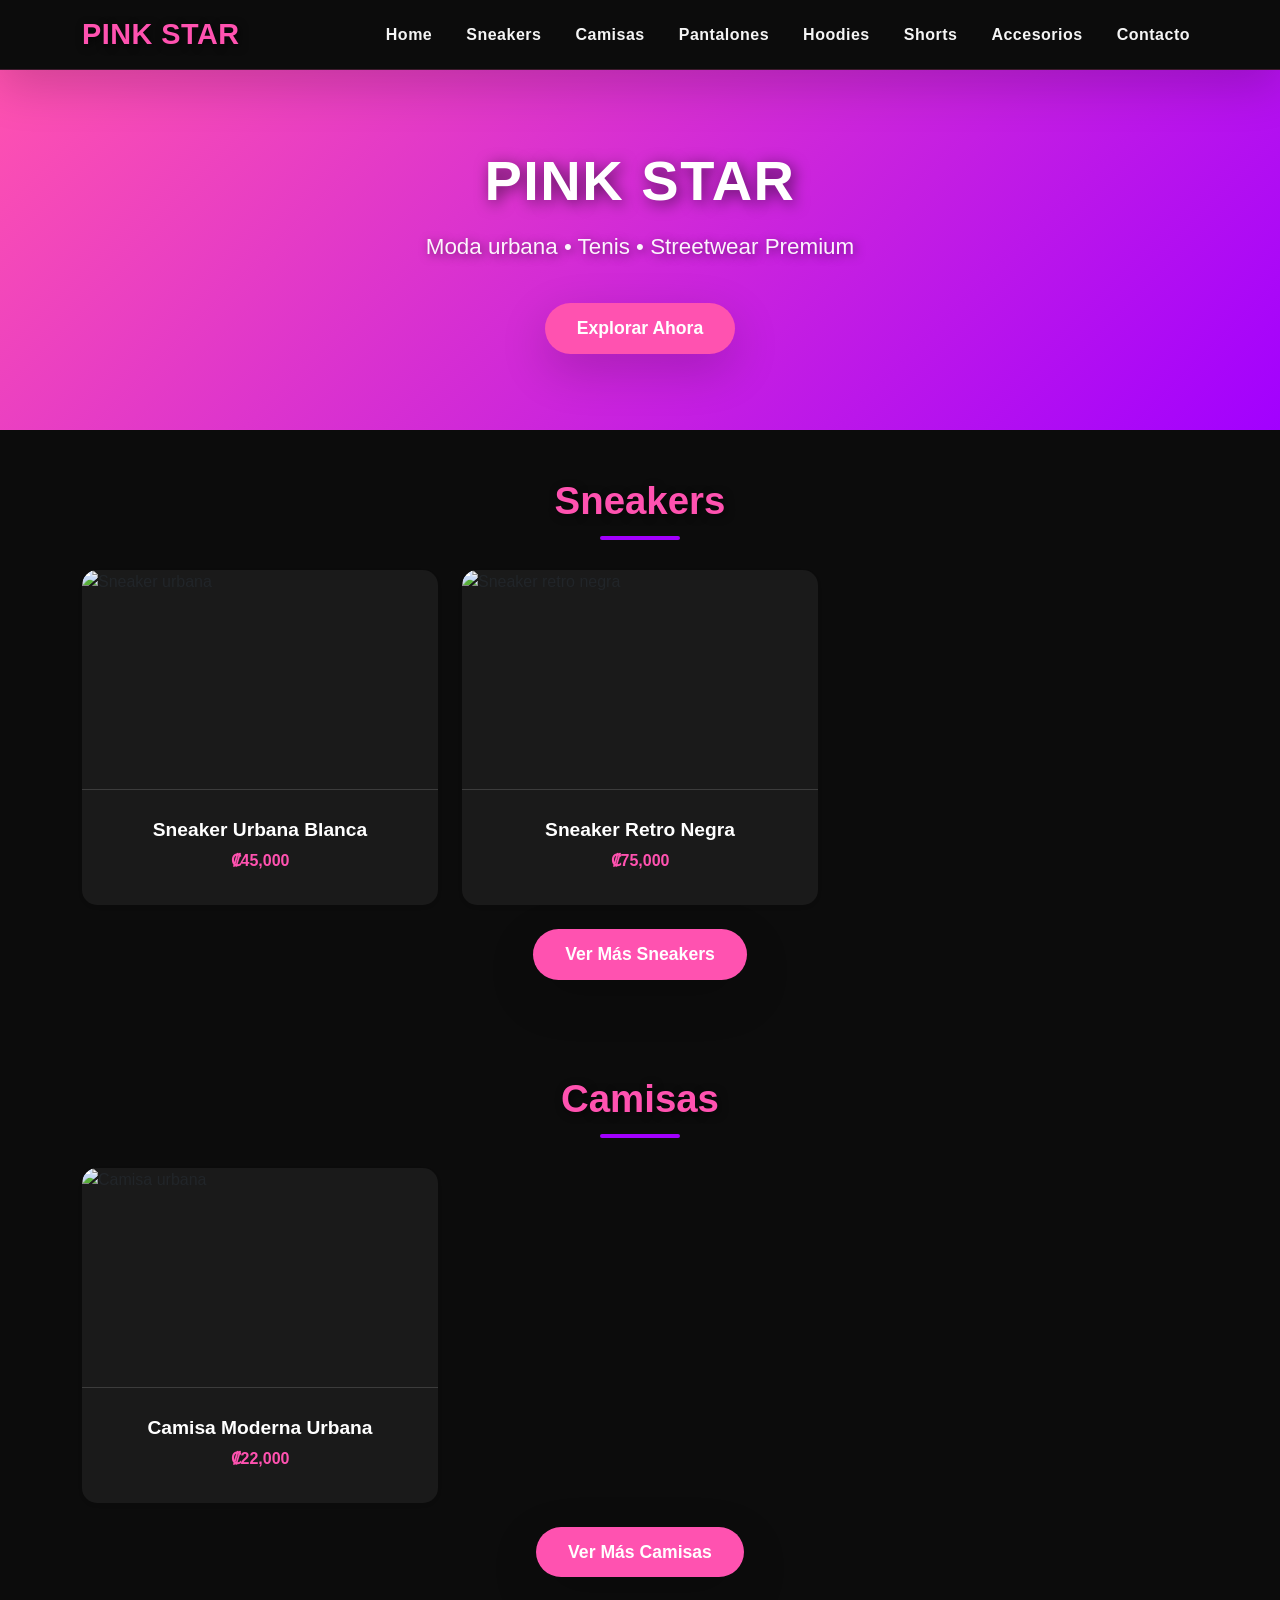
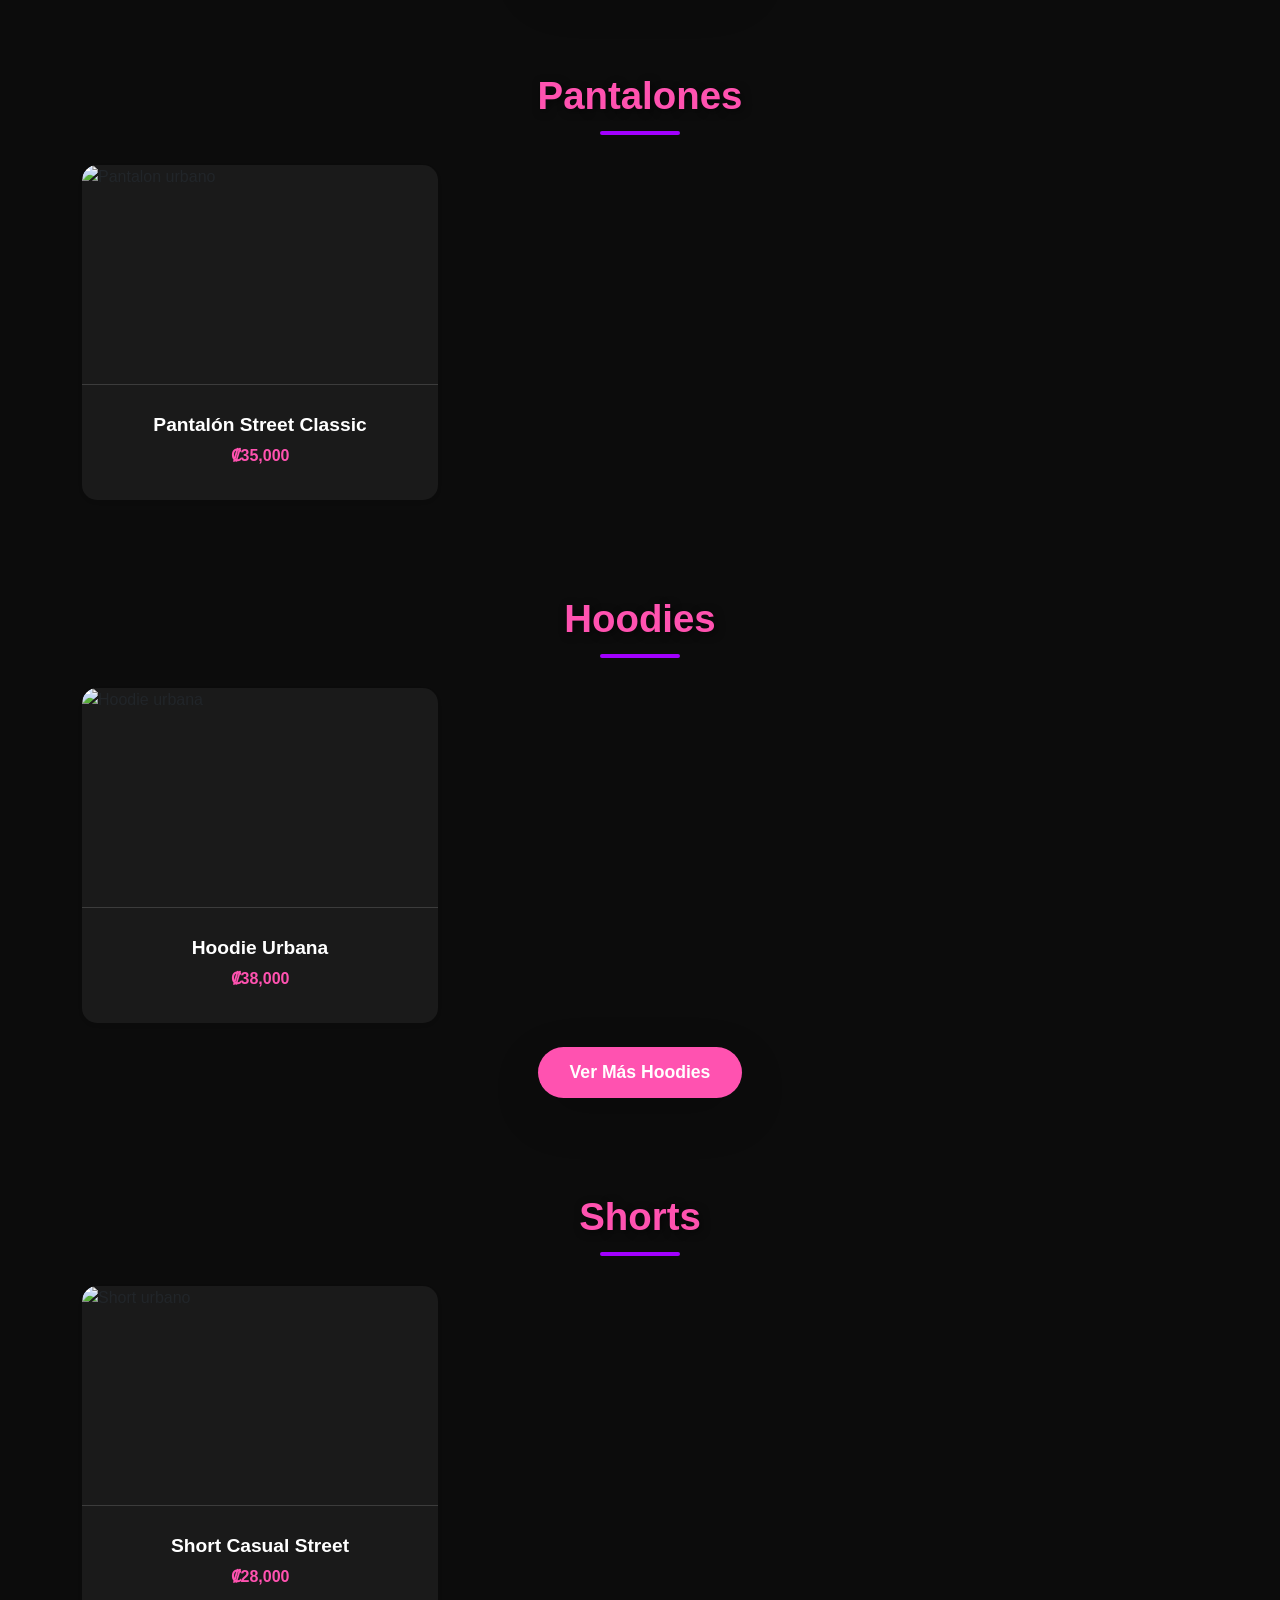
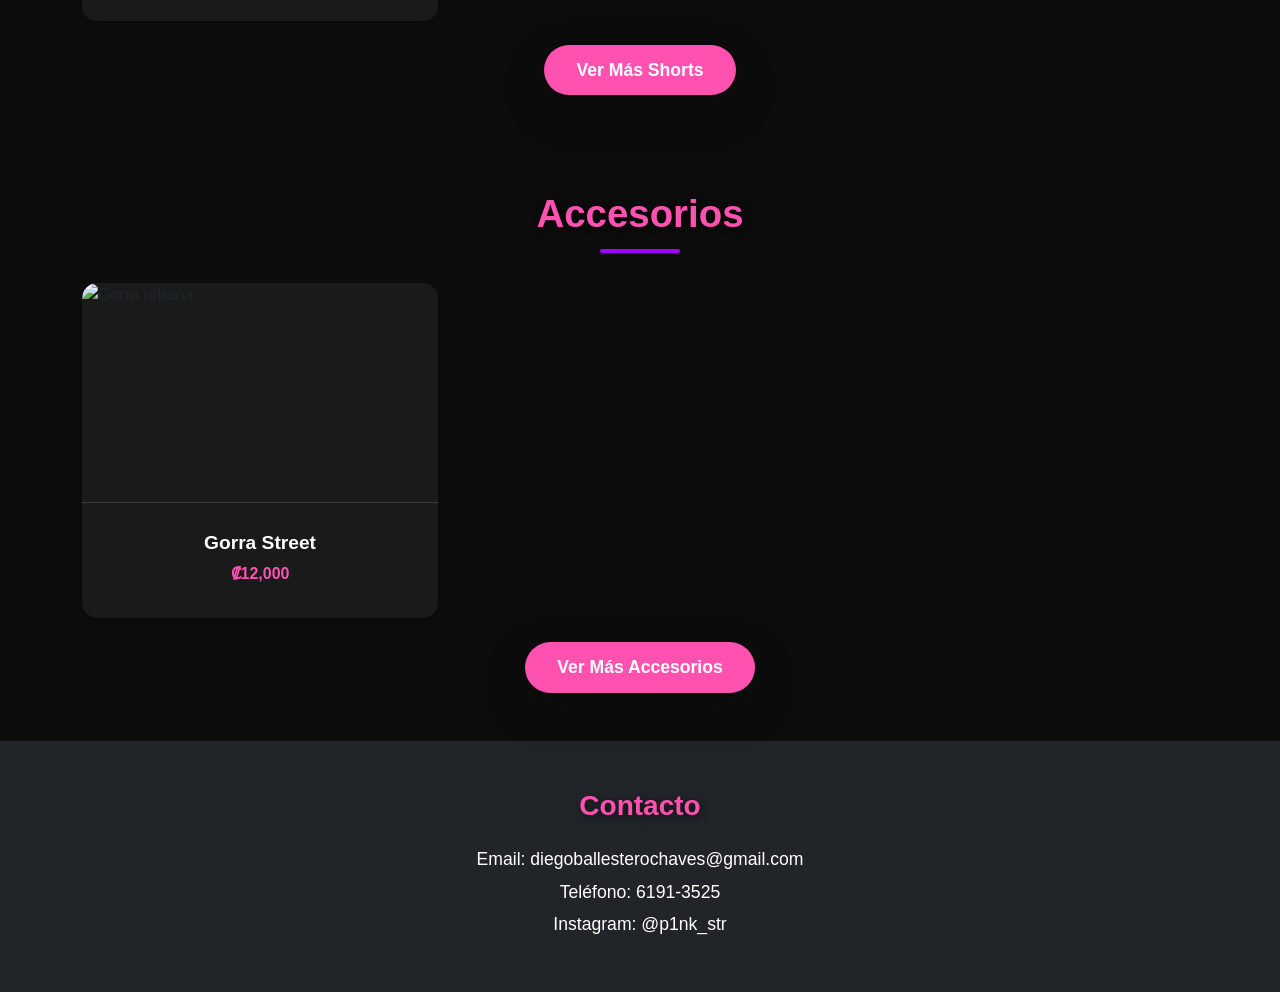
==== index.html @ b0411389 "primer commit" ====
<!DOCTYPE html>
<html lang="es">
<head>
<meta charset="UTF-8">
<meta name="viewport" content="width=device-width, initial-scale=1">
<title>PINK STAR</title>

<!-- Bootstrap -->
<link href="https://cdn.jsdelivr.net/npm/bootstrap@5.3.2/dist/css/bootstrap.min.css" rel="stylesheet">

<link rel="stylesheet" href="css/style.css">
</head>

<body>

<!-- NAVBAR -->
<nav class="navbar navbar-expand-lg navbar-dark bg-dark sticky-top shadow-lg">
  <div class="container">
    <a class="navbar-brand logo" href="#">PINK STAR</a>
    <button class="navbar-toggler" data-bs-toggle="collapse" data-bs-target="#menu">
      <span class="navbar-toggler-icon"></span>
    </button>

    <div class="collapse navbar-collapse" id="menu">
      <ul class="navbar-nav ms-auto">
        <li class="nav-item"><a class="nav-link" href="index.html">Home</a></li>
        <li class="nav-item"><a class="nav-link" href="sneakers.html">Sneakers</a></li>
        <li class="nav-item"><a class="nav-link" href="camisas.html">Camisas</a></li>
        <li class="nav-item"><a class="nav-link" href="pantalones.html">Pantalones</a></li>
        <li class="nav-item"><a class="nav-link" href="hoddies.html">Hoodies</a></li>
        <li class="nav-item"><a class="nav-link" href="shorts.html">Shorts</a></li>
        <li class="nav-item"><a class="nav-link" href="accesorios.html">Accesorios</a></li>
        <li class="nav-item"><a class="nav-link" href="#contacto">Contacto</a></li>
      </ul>
    </div>
  </div>
</nav>

<!-- HERO -->
<section id="home" class="hero d-flex align-items-center text-center">
  <div class="container">
    <h1 class="display-3 fw-bold text-shadow">PINK STAR</h1>
    <p class="lead mt-3 text-shadow">Moda urbana • Tenis • Streetwear Premium</p>
    <a href="#sneakers" class="btn btn-pink btn-lg mt-4 shadow-lg">Explorar Ahora</a>
  </div>
</section>

<!-- SNEAKERS -->
<!-- SNEAKERS -->
<section id="sneakers" class="container py-5">
  <h2 class="section-title">Sneakers</h2>
  <div class="row g-4">

    <div class="col-md-6 col-lg-4">
      <div class="card product-card shadow-sm">
        <img src="https://images.pexels.com/photos/2529148/pexels-photo-2529148.jpeg" class="card-img-top" alt="Sneaker urbana"> 
        <div class="card-body text-center">
          <h5 class="fw-bold">Sneaker Urbana Blanca</h5>
          <p class="text-pink fw-semibold">₡45,000</p>
        </div>
      </div>
    </div>

    <div class="col-md-6 col-lg-4">
      <div class="card product-card shadow-sm">
        <img src="https://images.pexels.com/photos/2529147/pexels-photo-2529147.jpeg" class="card-img-top" alt="Sneaker retro negra"> 
        <div class="card-body text-center">
          <h5 class="fw-bold">Sneaker Retro Negra</h5>
          <p class="text-pink fw-semibold">₡75,000</p>
        </div>
      </div>
    </div>

  </div>

  <!-- BOTON VER MÁS -->
  <div class="text-center mt-4">
    <a href="sneakers.html" class="btn btn-pink btn-lg shadow-lg">Ver Más Sneakers</a>
  </div>
</section>
<!-- CAMISAS -->
<section id="camisas" class="container py-5">
  <h2 class="section-title">Camisas</h2>
  <div class="row g-4">

    <div class="col-md-6 col-lg-4">
      <div class="card product-card shadow-sm">
        <img src="https://cocojamboocr.com/cdn/shop/files/Camisa_de_lino_triblend_manga_larga_color_azul_navy.jpg?v=1761323079&width=600" class="card-img-top" alt="Camisa urbana">
        <div class="card-body text-center">
          <h5 class="fw-bold">Camisa Moderna Urbana</h5>
          <p class="text-pink fw-semibold">₡22,000</p>
        </div>
      </div>
    </div>

  </div>

  <div class="text-center mt-4">
    <a href="camisas.html" class="btn btn-pink btn-lg shadow-lg">Ver Más Camisas</a>
  </div>
</section>

<!-- PANTALONES -->
<section id="pantalones" class="container py-5">
  <h2 class="section-title">Pantalones</h2>
  <div class="row g-4">

    <div class="col-md-6 col-lg-4">
      <div class="card product-card shadow-sm">
        <img src="https://m.media-amazon.com/images/I/61uDpdA9j7L._AC_SY445_.jpg" class="card-img-top" alt="Pantalon urbano">
        <div class="card-body text-center">
          <h5 class="fw-bold">Pantalón Street Classic</h5>
          <p class="text-pink fw-semibold">₡35,000</p>
        </div>
      </div>
    </div>

  </div>
</section>

<!-- HOODIES -->
<section id="hoodies" class="container py-5">
  <h2 class="section-title">Hoodies</h2>
  <div class="row g-4">

    <div class="col-md-6 col-lg-4">
      <div class="card product-card shadow-sm">
        <img src="https://m.media-amazon.com/images/I/61SFPjaBexL._AC_SX342_SY445_QL70_FMwebp_.jpg" class="card-img-top" alt="Hoodie urbana">
        <div class="card-body text-center">
          <h5 class="fw-bold">Hoodie Urbana</h5>
          <p class="text-pink fw-semibold">₡38,000</p>
        </div>
      </div>
    </div>

  </div>

   <div class="text-center mt-4">
    <a href="hoddies.html" class="btn btn-pink btn-lg shadow-lg">Ver Más Hoodies</a>
  </div>
</section>

<!-- SHORTS -->
<section id="shorts" class="container py-5">
  <h2 class="section-title">Shorts</h2>
  <div class="row g-4">

    <div class="col-md-6 col-lg-4">
      <div class="card product-card shadow-sm">
        <img src="https://m.media-amazon.com/images/I/712ctHQpWoL._AC_SX342_.jpg" class="card-img-top" alt="Short urbano">
        <div class="card-body text-center">
          <h5 class="fw-bold">Short Casual Street</h5>
          <p class="text-pink fw-semibold">₡28,000</p>
        </div>
      </div>
    </div>

  </div>
   <div class="text-center mt-4">
    <a href="shorts.html" class="btn btn-pink btn-lg shadow-lg">Ver Más Shorts</a>
  </div>
</section>

<!-- ACCESORIOS -->
<section id="accesorios" class="container py-5">
  <h2 class="section-title">Accesorios</h2>
  <div class="row g-4">

    <div class="col-md-6 col-lg-4">
      <div class="card product-card shadow-sm">
        <img src="https://m.media-amazon.com/images/I/71Z22tVs0DL._AC_SX569_.jpg" class="card-img-top" alt="Gorra urbana">
        <div class="card-body text-center">
          <h5 class="fw-bold">Gorra Street</h5>
          <p class="text-pink fw-semibold">₡12,000</p>
        </div>
      </div>
    </div>

  </div>
   <div class="text-center mt-4">
    <a href="accesorios.html" class="btn btn-pink btn-lg shadow-lg">Ver Más Accesorios</a>
  </div>
</section>

<!-- CONTACTO -->
<section id="contacto" class="bg-dark text-white py-5">
  <div class="container text-center">
    <h3 class="mb-4">Contacto</h3>
    <p>Email: diegoballesterochaves@gmail.com</p>
    <p>Teléfono: 6191‑3525</p>
    <p>Instagram: @p1nk_str</p>
  </div>
</section>

<script src="https://cdn.jsdelivr.net/npm/bootstrap@5.3.2/dist/js/bootstrap.bundle.min.js"></script>
</body>
</html>
---- css/style.css ----
/* ==================== BODY GENERAL ==================== */
body {
  font-family: 'Segoe UI', 'Helvetica Neue', sans-serif;
  background: #0c0c0c; /* fondo oscuro */
  color: #f5f5f5; /* texto claro */
  scroll-behavior: smooth;
  margin: 0;
  padding: 0;
}

/* ==================== HERO ==================== */
.hero {
  min-height: 40vh;
  background: linear-gradient(135deg, #ff52b0, #a200ff);
  display: flex;
  justify-content: center;
  align-items: center;
  text-align: center;
  color: #fff;
  padding: 40px 20px;
}

.hero h1 {
  font-size: 3.5rem;
  font-weight: 900;
  letter-spacing: 1.5px;
  text-shadow: 3px 3px 15px rgba(0,0,0,0.6);
}

.hero p {
  font-size: 1.4rem;
  margin-top: 15px;
  opacity: 0.95;
  text-shadow: 2px 2px 10px rgba(0,0,0,0.5);
}

/* ==================== SECTION TITLES ==================== */
.section-title {
  font-size: 2.4rem;
  font-weight: 800;
  color: #ff52b0;
  margin-bottom: 30px;
  text-align: center;
  text-shadow: 2px 2px 8px rgba(0,0,0,0.6);
}

.section-title::after {
  content: '';
  display: block;
  width: 80px;
  height: 4px;
  background: #a200ff;
  margin: 12px auto 0;
  border-radius: 2px;
}

/* ==================== PRODUCT CARDS ==================== */
.product-card {
  background: #1a1a1a;
  border-radius: 15px;
  overflow: hidden;
  border: none;
  transition: transform 0.35s, box-shadow 0.35s;
}

.product-card img {
  border-bottom: 1px solid rgba(255,255,255,0.15);
  transition: transform 0.35s;
  height: 220px;
  object-fit: cover;
  width: 100%;
  border-radius: 15px 15px 0 0;
}

.product-card:hover {
  transform: translateY(-10px);
  box-shadow: 0 12px 28px rgba(255, 82, 176, 0.6);
}

.product-card:hover img {
  transform: scale(1.08);
}

.product-card h5 {
  margin-top: 12px;
  font-weight: 800;
  font-size: 1.2rem;
  color: #fff;
}

.product-card p {
  font-size: 1rem;
  color: #ff52b0;
  font-weight: 600;
}

/* ==================== BOTONES ==================== */
.btn-pink {
  background-color: #ff52b0;
  border-radius: 50px;
  padding: 0.75rem 2rem;
  color: #fff;
  font-weight: 700;
  font-size: 1.1rem;
  transition: all 0.3s ease;
  border: none;
}

.btn-pink:hover {
  background-color: #e03e8c;
  transform: translateY(-4px) scale(1.05);
  box-shadow: 0 10px 22px rgba(255,82,176,0.5);
}

.btn-ver {
  background-color: #ff52b0;
  color: white;
  border: none;
  transition: 0.3s;
}

.btn-ver:hover {
  background-color: #e03e8c;
  transform: scale(1.05);
}

/* ==================== FILTROS ==================== */
.filtro {
  background: transparent;
  border: 1px solid #ff52b0;
  color: #fff;
  font-weight: 600;
  padding: 6px 14px;
  border-radius: 25px;
  transition: all 0.3s;
}

.filtro.activo {
  background: #ff52b0;
  color: #fff;
}

/* ==================== INPUT BUSCADOR ==================== */
input.search-input {
  background: #1f1f1f !important;
  color: #fff !important;
  border: 1px solid #ff52b0 !important;
  border-radius: 10px;
  padding: 8px 15px;
  font-size: 1rem;
}

/* ==================== MODAL PRODUCTO ==================== */
.modal-content {
  background: #1a1a1a;
  color: #fff;
  border-radius: 20px;
}

.modal-body img {
  border-radius: 15px;
  margin-bottom: 15px;
}

/* ==================== COLORES ==================== */
.color-option {
  width: 35px;
  height: 35px;
  border-radius: 50%;
  border: 2px solid transparent;
  cursor: pointer;
  transition: 0.3s;
}

.color-option.active {
  border: 2px solid #ff52b0;
  transform: scale(1.1);
}

/* ==================== TALLAS ==================== */
.talla-option {
  border: 1px solid #555;
  background: transparent;
  color: white;
  padding: 7px 12px;
  border-radius: 12px;
  cursor: pointer;
  font-weight: 600;
  transition: 0.3s;
}

.talla-option:hover {
  background: #ff52b0;
  border-color: #ff52b0;
}

.talla-option.active {
  background: #ff52b0;
  border-color: #ff52b0;
}

/* ==================== NAVBAR ==================== */
.navbar {
  font-weight: 600;
  letter-spacing: 0.5px;
  background-color: #0c0c0c !important;
  border-bottom: 1px solid rgba(255,82,176,0.2);
}

.navbar-nav .nav-link {
  color: #f5f5f5;
  margin-left: 18px;
  transition: color 0.3s, transform 0.3s;
}

.navbar-nav .nav-link:hover {
  color: #ff52b0 !important;
  transform: scale(1.1);
}

.logo {
  font-weight: 900;
  font-size: 1.8rem;
  color: #ff52b0 !important;
  text-shadow: 2px 2px 8px rgba(0,0,0,0.7);
}

/* ==================== CONTACTO ==================== */
#contacto {
  background-color: #1f1f1f;
  padding: 60px 20px;
  text-align: center;
}

#contacto h3 {
  color: #ff52b0;
  font-weight: 900;
  margin-bottom: 25px;
  text-shadow: 2px 2px 8px rgba(0,0,0,0.6);
}

#contacto p {
  margin: 6px 0;
  font-size: 1.1rem;
}

/* ==================== RESPONSIVE ==================== */
@media (max-width: 768px) {
  .hero h1 {
    font-size: 2.5rem;
  }
  .hero p {
    font-size: 1.2rem;
  }
  .section-title {
    font-size: 2rem;
  }
  .product-card h5 {
    font-size: 1rem;
  }
  .product-card p {
    font-size: 0.95rem;
  }
}
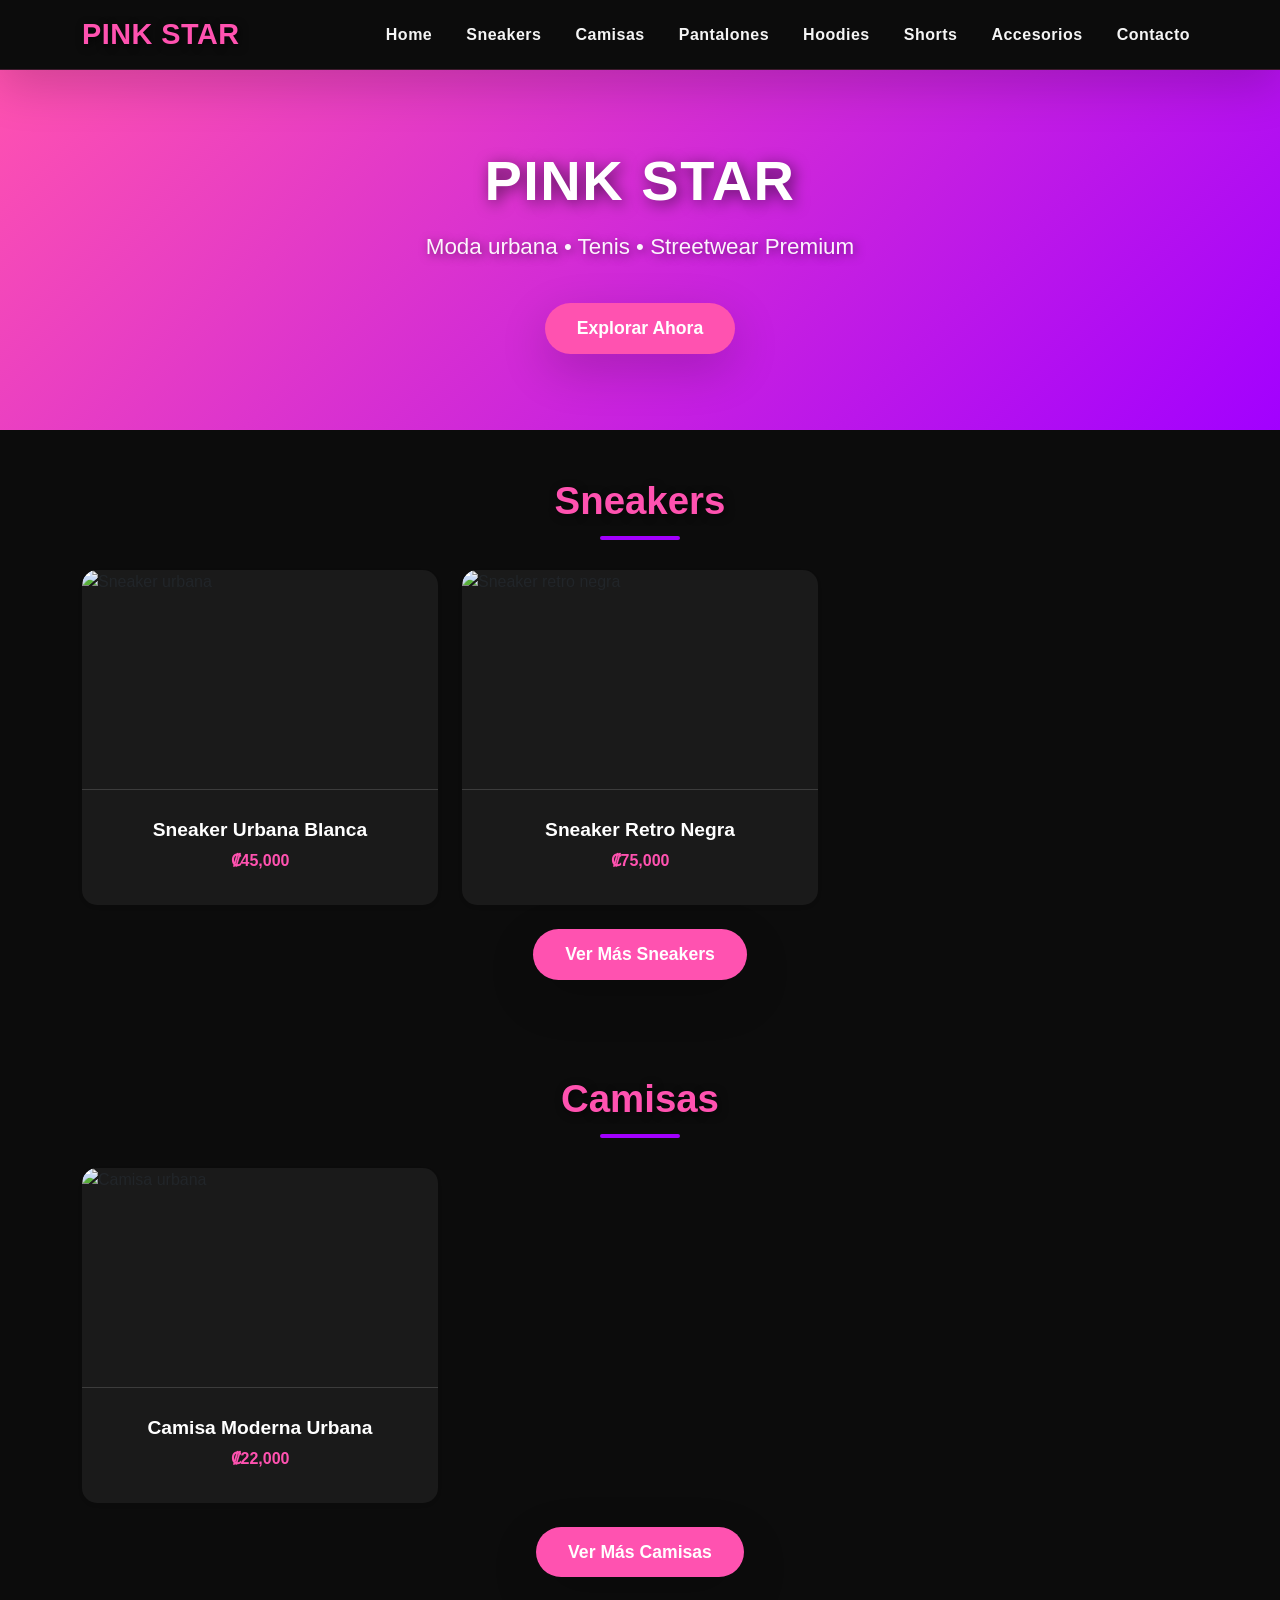
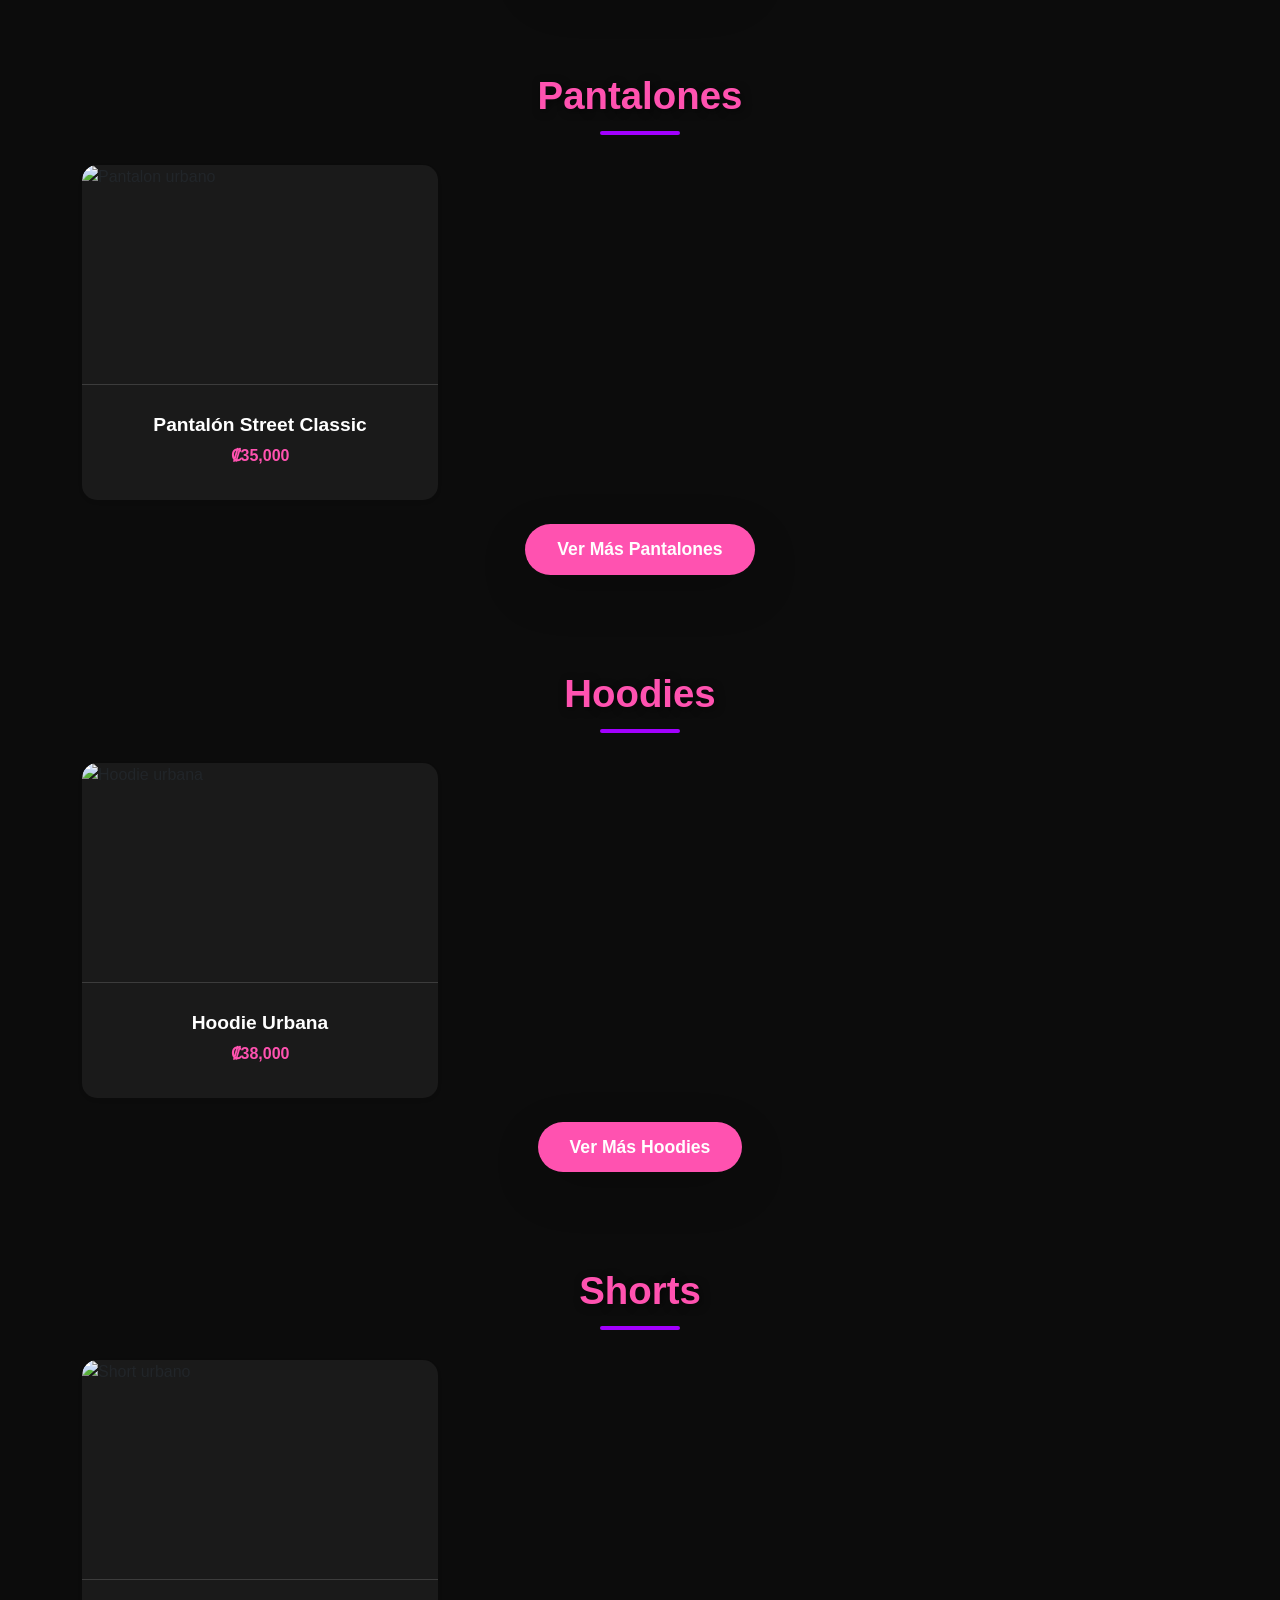
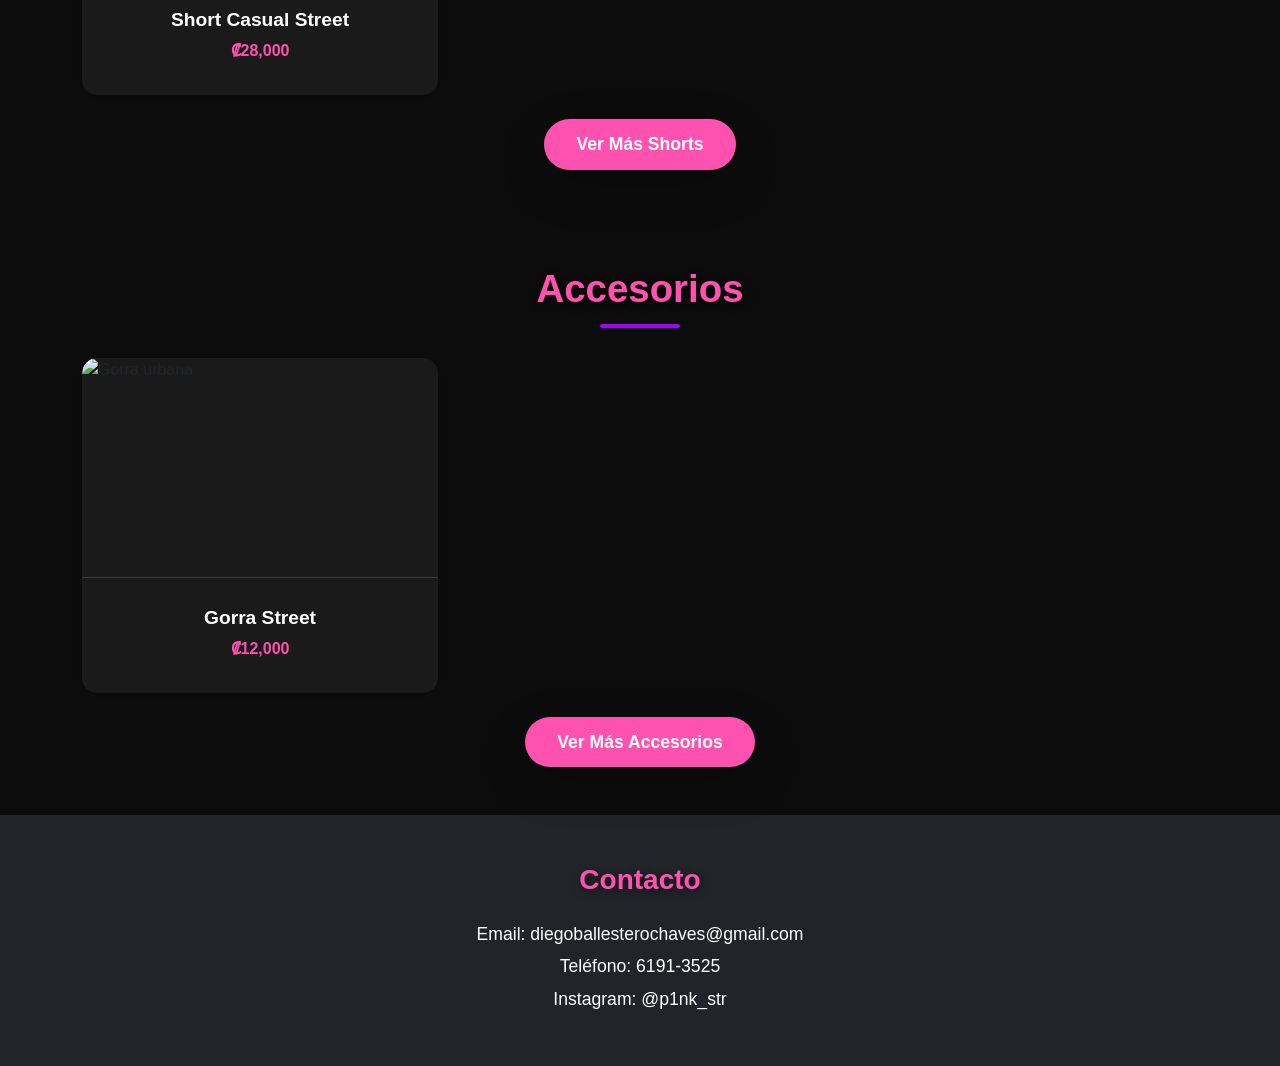
==== commit 66bf0d3f: "botones" ====
--- a/index.html
+++ b/index.html
@@ -116,6 +116,9 @@
     </div>
 
   </div>
+   <div class="text-center mt-4">
+    <a href="pantalones.html" class="btn btn-pink btn-lg shadow-lg">Ver Más Pantalones</a>
+  </div>
 </section>
 
 <!-- HOODIES -->
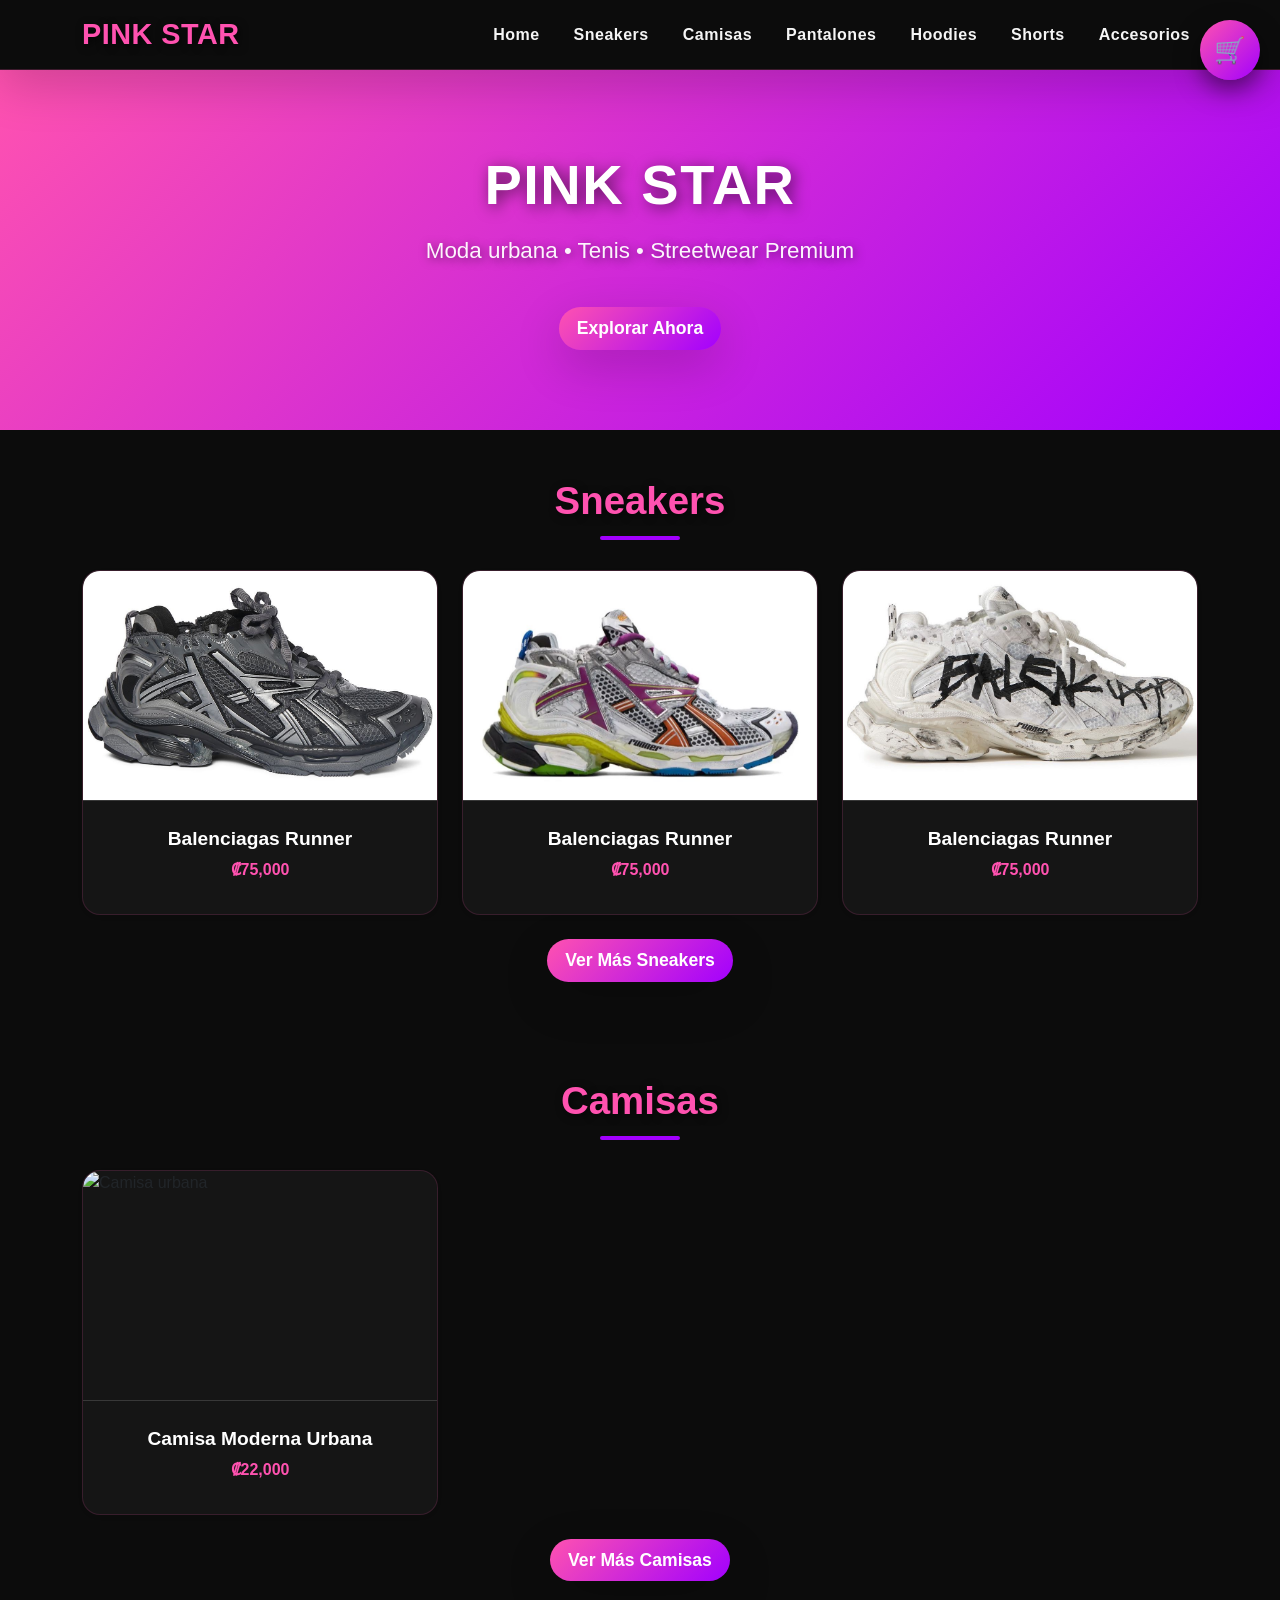
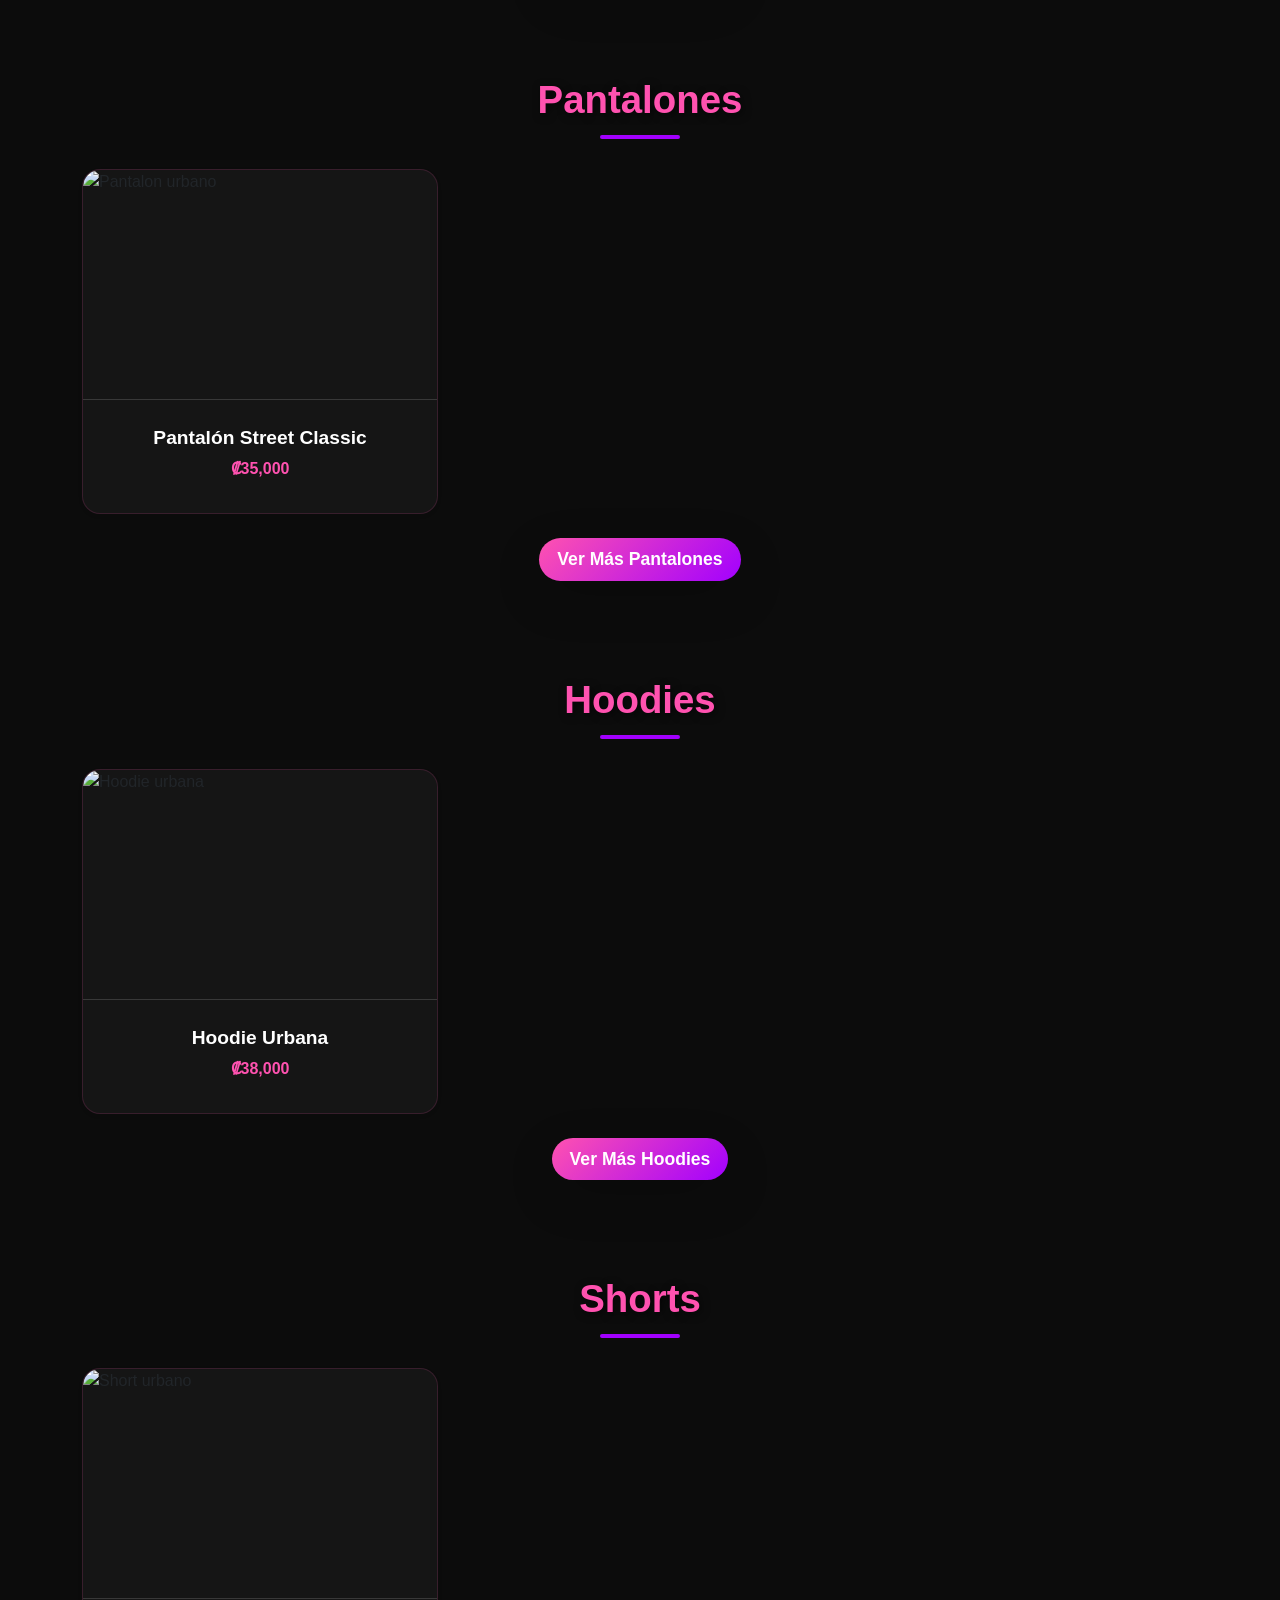
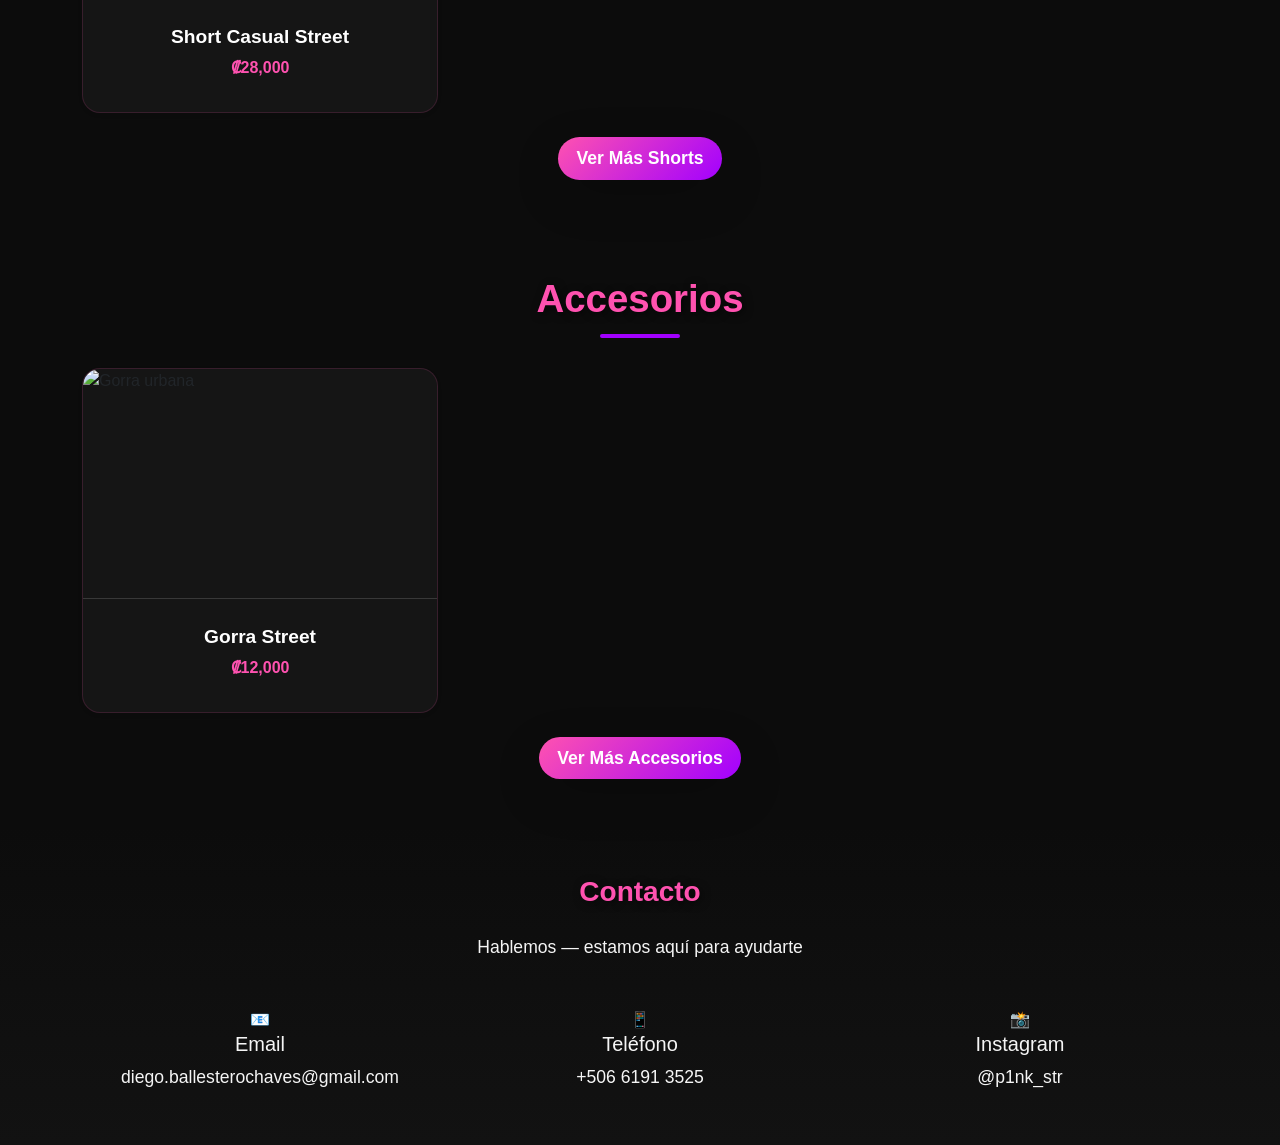
==== commit c647cd28: "fix accesorios" ====
--- a/index.html
+++ b/index.html
@@ -7,8 +7,9 @@
 
 <!-- Bootstrap -->
 <link href="https://cdn.jsdelivr.net/npm/bootstrap@5.3.2/dist/css/bootstrap.min.css" rel="stylesheet">
-
+<link rel="stylesheet" href="css/carrito.css">
 <link rel="stylesheet" href="css/style.css">
+<link rel="stylesheet" href="css/sneakers.css">
 </head>
 
 <body>
@@ -16,13 +17,17 @@
 <!-- NAVBAR -->
 <nav class="navbar navbar-expand-lg navbar-dark bg-dark sticky-top shadow-lg">
   <div class="container">
+
     <a class="navbar-brand logo" href="#">PINK STAR</a>
+
     <button class="navbar-toggler" data-bs-toggle="collapse" data-bs-target="#menu">
       <span class="navbar-toggler-icon"></span>
     </button>
 
     <div class="collapse navbar-collapse" id="menu">
+
       <ul class="navbar-nav ms-auto">
+
         <li class="nav-item"><a class="nav-link" href="index.html">Home</a></li>
         <li class="nav-item"><a class="nav-link" href="sneakers.html">Sneakers</a></li>
         <li class="nav-item"><a class="nav-link" href="camisas.html">Camisas</a></li>
@@ -30,11 +35,20 @@
         <li class="nav-item"><a class="nav-link" href="hoddies.html">Hoodies</a></li>
         <li class="nav-item"><a class="nav-link" href="shorts.html">Shorts</a></li>
         <li class="nav-item"><a class="nav-link" href="accesorios.html">Accesorios</a></li>
-        <li class="nav-item"><a class="nav-link" href="#contacto">Contacto</a></li>
+       
+
+        <!-- 🛒 CARRITO -->
+       
+
       </ul>
+
     </div>
   </div>
 </nav>
+<a href="#" id="btnAbrirCarrito" class="carrito-float">
+  🛒
+  <span id="carritoBadge" class="badge bg-danger">0</span>
+</a>
 
 <!-- HERO -->
 <section id="home" class="hero d-flex align-items-center text-center">
@@ -53,24 +67,34 @@
 
     <div class="col-md-6 col-lg-4">
       <div class="card product-card shadow-sm">
-        <img src="https://images.pexels.com/photos/2529148/pexels-photo-2529148.jpeg" class="card-img-top" alt="Sneaker urbana"> 
-        <div class="card-body text-center">
-          <h5 class="fw-bold">Sneaker Urbana Blanca</h5>
-          <p class="text-pink fw-semibold">₡45,000</p>
-        </div>
-      </div>
-    </div>
-
-    <div class="col-md-6 col-lg-4">
-      <div class="card product-card shadow-sm">
-        <img src="https://images.pexels.com/photos/2529147/pexels-photo-2529147.jpeg" class="card-img-top" alt="Sneaker retro negra"> 
-        <div class="card-body text-center">
-          <h5 class="fw-bold">Sneaker Retro Negra</h5>
+        <img src="img/sneakers/Balenciagas Runner Blacklight.jpeg" class="card-img-top" alt="Sneaker urbana"> 
+        <div class="card-body text-center">
+          <h5 class="fw-bold">Balenciagas Runner</h5>
           <p class="text-pink fw-semibold">₡75,000</p>
         </div>
       </div>
     </div>
 
+    <div class="col-md-6 col-lg-4">
+      <div class="card product-card shadow-sm">
+        <img src="img/sneakers/Balenciagas Runner.jpeg"> 
+        <div class="card-body text-center">
+          <h5 class="fw-bold">Balenciagas Runner</h5>
+          <p class="text-pink fw-semibold">₡75,000</p>
+        </div>
+      </div>
+    </div>
+
+       <div class="col-md-6 col-lg-4">
+      <div class="card product-card shadow-sm">
+        <img src="img/sneakers/Balenciagas Runner white.jpeg"> 
+        <div class="card-body text-center">
+          <h5 class="fw-bold">Balenciagas Runner</h5>
+          <p class="text-pink fw-semibold">₡75,000</p>
+        </div>
+      </div>
+    </div>
+    
   </div>
 
   <!-- BOTON VER MÁS -->
@@ -185,16 +209,104 @@
   </div>
 </section>
 
-<!-- CONTACTO -->
-<section id="contacto" class="bg-dark text-white py-5">
-  <div class="container text-center">
-    <h3 class="mb-4">Contacto</h3>
-    <p>Email: diegoballesterochaves@gmail.com</p>
-    <p>Teléfono: 6191‑3525</p>
-    <p>Instagram: @p1nk_str</p>
-  </div>
-</section>
+
+<div class="modal fade" id="modalCarrito">
+  <div class="modal-dialog modal-lg modal-dialog-centered">
+    <div class="modal-content cart-modal">
+
+      <!-- HEADER -->
+      <div class="modal-header cart-header">
+        <div>
+          <h5 class="cart-title">🛒 Tu Carrito</h5>
+          <small class="cart-subtitle">Revisa tus productos antes de pagar</small>
+        </div>
+
+        <button class="btn-close btn-close-white" data-bs-dismiss="modal"></button>
+      </div>
+
+      <!-- BODY -->
+      <div class="modal-body cart-body" id="modalCarritoBody">
+        <div class="empty-cart">
+          🛍️ Tu carrito está vacío
+        </div>
+      </div>
+
+      <!-- FOOTER -->
+      <div class="modal-footer cart-footer">
+
+        <div class="cart-total">
+          <span>Total</span>
+          <h4 id="totalCarrito">₡0</h4>
+        </div>
+
+        <div class="cart-actions-footer">
+          <button class="btn btn-outline-light btn-sm" data-bs-dismiss="modal">
+            Seguir comprando
+          </button>
+
+           <button class="btn btn-success btn-sm" onclick="irCheckout()">
+  Pagar ahora
+</button>
+        </div>
+
+      </div>
+
+    </div>
+  </div>
+</div>
+
+
+
+
+
+
+<!-- FOOTER -->
+<section id="contacto" class="contact-section py-5">
+  <div class="container">
+
+    <div class="text-center mb-5">
+      <h3 class="contact-title">Contacto</h3>
+      <p class="contact-subtitle">Hablemos — estamos aquí para ayudarte</p>
+    </div>
+
+    <div class="row g-4 justify-content-center">
+
+      <!-- EMAIL -->
+      <div class="col-md-4">
+        <div class="contact-card">
+          <div class="icon">📧</div>
+          <h5>Email</h5>
+          <p>diego.ballesterochaves@gmail.com</p>
+        </div>
+      </div>
+
+      <!-- TELÉFONO -->
+      <div class="col-md-4">
+        <div class="contact-card">
+          <div class="icon">📱</div>
+          <h5>Teléfono</h5>
+          <p>+506 6191 3525</p>
+        </div>
+      </div>
+
+      <!-- INSTAGRAM -->
+      <div class="col-md-4">
+        <div class="contact-card">
+          <div class="icon">📸</div>
+          <h5>Instagram</h5>
+          <p>@p1nk_str</p>
+        </div>
+      </div>
+
+    </div>
+
+  </div>
+</section>
+<script src="js/carrito.js"></script>
+
 
 <script src="https://cdn.jsdelivr.net/npm/bootstrap@5.3.2/dist/js/bootstrap.bundle.min.js"></script>
+
+
 </body>
 </html>
--- a/css/carrito.css
+++ b/css/carrito.css
@@ -0,0 +1,441 @@
+/* =========================
+   CART ITEM - PREMIUM STYLE
+========================= */
+
+.cart-item{
+  display:flex;
+  align-items:center;
+  justify-content:space-between;
+  gap:14px;
+  padding:14px;
+  margin-bottom:12px;
+  border-radius:16px;
+
+  background: linear-gradient(145deg, #121212, #0d0d0d);
+  border: 1px solid rgba(255,255,255,0.06);
+
+  color:#fff;
+
+  box-shadow: 0 6px 20px rgba(0,0,0,0.6);
+  transition: all 0.25s ease;
+  position: relative;
+  overflow:hidden;
+}
+
+/* hover premium */
+.cart-item:hover{
+  transform: translateY(-3px);
+  box-shadow: 0 10px 30px rgba(0,0,0,0.8);
+  border-color: rgba(255,255,255,0.12);
+}
+
+/* brillo suave animado */
+.cart-item::before{
+  content:"";
+  position:absolute;
+  top:-50%;
+  left:-50%;
+  width:200%;
+  height:200%;
+  background: radial-gradient(circle, rgba(255,255,255,0.05), transparent 60%);
+  transform: rotate(25deg);
+  opacity:0;
+  transition:0.4s;
+}
+
+.cart-item:hover::before{
+  opacity:1;
+}
+
+/* =========================
+   IMAGEN
+========================= */
+
+.cart-img{
+  width:65px;
+  height:65px;
+  object-fit:cover;
+  border-radius:14px;
+
+  border:1px solid rgba(255,255,255,0.1);
+  box-shadow: 0 4px 12px rgba(0,0,0,0.5);
+
+  transition: transform 0.3s ease;
+}
+
+.cart-item:hover .cart-img{
+  transform: scale(1.05);
+}
+
+/* =========================
+   INFO
+========================= */
+
+.cart-info{
+  flex:1;
+}
+
+.cart-info h6{
+  margin:0;
+  font-size:15px;
+  font-weight:700;
+  color:#ffffff;
+  letter-spacing:0.3px;
+}
+
+/* subtitulo */
+.cart-info small{
+  display:block;
+  margin-top:3px;
+  color:rgba(255,255,255,0.6);
+  font-size:12px;
+}
+
+/* precio unitario */
+.cart-price{
+  margin-top:6px;
+  font-size:13px;
+  color:#b8b8b8;
+}
+
+/* subtotal neon */
+.cart-subtotal{
+  margin-top:4px;
+  font-weight:800;
+  font-size:14px;
+  color:#00ff99;
+  text-shadow: 0 0 8px rgba(0,255,153,0.3);
+}
+
+/* =========================
+   BOTONES
+========================= */
+
+.cart-actions{
+  display:flex;
+  align-items:center;
+  gap:8px;
+}
+
+/* botones base */
+.cart-actions button{
+  border:none;
+  padding:6px 10px;
+  border-radius:10px;
+  cursor:pointer;
+
+  background: rgba(255,255,255,0.08);
+  color:#fff;
+
+  transition: all 0.2s ease;
+  font-weight:600;
+}
+
+/* hover botones */
+.cart-actions button:hover{
+  background: rgba(255,255,255,0.18);
+  transform: scale(1.1);
+}
+
+/* botón eliminar */
+.cart-actions .remove{
+  background: linear-gradient(135deg, #ff3b3b, #cc0000);
+  color:white;
+}
+
+.cart-actions .remove:hover{
+  background: linear-gradient(135deg, #ff5c5c, #ff0000);
+  transform: scale(1.15);
+}
+
+/* número cantidad */
+.cart-actions span{
+  min-width:20px;
+  text-align:center;
+  font-weight:700;
+  color:#fff;
+}
+
+/* =========================
+   SCROLL BAR (BONITO)
+========================= */
+
+.cart-info small{
+  color: #ffffff !important;
+  opacity: 0.85;
+  font-size: 12px;
+}
+#modalCarritoBody{
+  max-height:60vh;
+  overflow-y:auto;
+}
+
+#modalCarritoBody::-webkit-scrollbar{
+  width:6px;
+}
+
+#modalCarritoBody::-webkit-scrollbar-thumb{
+  background: rgba(255,255,255,0.2);
+  border-radius:10px;
+}
+
+#modalCarritoBody::-webkit-scrollbar-thumb:hover{
+  background: rgba(255,255,255,0.35);
+}
+
+/* =========================
+   MODAL CARRITO PREMIUM
+========================= */
+
+.cart-modal{
+  background: #0b0b0b;
+  color: #fff;
+  border-radius: 18px;
+  border: 1px solid rgba(255,255,255,0.08);
+  overflow: hidden;
+}
+
+/* HEADER */
+.cart-header{
+  background: linear-gradient(135deg, #111, #0a0a0a);
+  border-bottom: 1px solid rgba(255,255,255,0.08);
+}
+
+.cart-title{
+  margin:0;
+  font-weight:700;
+  font-size:18px;
+}
+
+.cart-subtitle{
+  font-size:12px;
+  color: rgba(255,255,255,0.6);
+}
+
+/* BODY */
+.cart-body{
+  max-height:60vh;
+  overflow-y:auto;
+  padding:15px;
+}
+
+/* carrito vacío */
+.empty-cart{
+  text-align:center;
+  padding:40px 10px;
+  color: rgba(255,255,255,0.5);
+  font-size:14px;
+}
+
+/* FOOTER */
+.cart-footer{
+  display:flex;
+  justify-content:space-between;
+  align-items:center;
+  background: #0a0a0a;
+  border-top: 1px solid rgba(255,255,255,0.08);
+  padding:12px 15px;
+}
+
+/* total */
+.cart-total span{
+  font-size:12px;
+  color: rgba(255,255,255,0.6);
+}
+
+.cart-total h4{
+  margin:0;
+  color:#00ff99;
+  font-weight:800;
+}
+
+/* botones footer */
+.cart-actions-footer{
+  display:flex;
+  gap:10px;
+}
+
+.cart-actions-footer .btn{
+  border-radius:10px;
+  font-weight:600;
+}
+
+/* scrollbar bonito */
+.cart-body::-webkit-scrollbar{
+  width:6px;
+}
+
+.cart-body::-webkit-scrollbar-thumb{
+  background: rgba(255,255,255,0.2);
+  border-radius:10px;
+}
+
+.cart-body::-webkit-scrollbar-thumb:hover{
+  background: rgba(255,255,255,0.35);
+}
+
+/* =========================
+   CART ITEM - RESPONSIVE PRO
+========================= */
+
+.cart-item {
+  display: flex;
+  align-items: center;
+  justify-content: space-between;
+  gap: 14px;
+
+  padding: 14px;
+  margin-bottom: 12px;
+  border-radius: 16px;
+
+  background: linear-gradient(145deg, #121212, #0d0d0d);
+  border: 1px solid rgba(255, 24, 24, 0.06);
+
+  color: #fff;
+  box-shadow: 0 6px 20px rgba(0,0,0,0.6);
+  transition: all 0.25s ease;
+  position: relative;
+  overflow: hidden;
+}
+
+/* hover */
+.cart-item:hover {
+  transform: translateY(-3px);
+  box-shadow: 0 10px 30px rgba(0,0,0,0.8);
+}
+
+/* =========================
+   IMAGEN
+========================= */
+
+.cart-img {
+  width: 65px;
+  height: 65px;
+  object-fit: cover;
+  border-radius: 14px;
+  border: 1px solid rgba(255,255,255,0.1);
+}
+
+/* =========================
+   INFO
+========================= */
+
+.cart-info {
+  flex: 1;
+  min-width: 0;
+}
+
+.cart-info h6 {
+  margin: 0;
+  font-size: 15px;
+  font-weight: 700;
+  color: #fff;
+}
+
+.cart-info small {
+  color: rgba(255,255,255,0.65);
+  font-size: 12px;
+  display: block;
+}
+
+.cart-price {
+  font-size: 13px;
+  color: #bbb;
+  margin-top: 4px;
+}
+
+.cart-subtotal {
+  margin-top: 4px;
+  font-weight: 800;
+  font-size: 14px;
+  color: #00ff99;
+}
+
+/* =========================
+   BOTONES
+========================= */
+
+.cart-actions {
+  display: flex;
+  align-items: center;
+  gap: 6px;
+  flex-shrink: 0;
+}
+
+.cart-actions button {
+  border: none;
+  padding: 6px 10px;
+  border-radius: 10px;
+  cursor: pointer;
+  background: rgba(255,255,255,0.08);
+  color: #fff;
+  font-weight: 600;
+  transition: 0.2s;
+}
+
+.cart-actions button:hover {
+  background: rgba(255,255,255,0.18);
+  transform: scale(1.08);
+}
+
+.cart-actions .remove {
+  background: linear-gradient(135deg, #ff3b3b, #cc0000);
+}
+
+/* =========================
+   📱 MOBILE (iPhone STYLE)
+========================= */
+
+@media (max-width: 768px) {
+
+  .cart-item {
+    flex-direction: column;
+    align-items: flex-start;
+    gap: 10px;
+  }
+
+  .cart-img {
+    width: 100%;
+    height: 180px;
+    border-radius: 14px;
+  }
+
+  .cart-actions {
+    width: 100%;
+    justify-content: space-between;
+    margin-top: 8px;
+  }
+
+  .cart-info h6 {
+    font-size: 16px;
+  }
+
+  .cart-info small {
+    font-size: 13px;
+  }
+
+  .cart-subtotal {
+    font-size: 15px;
+  }
+}
+
+/* =========================
+   ULTRA SMALL (iPhone SE)
+========================= */
+
+@media (max-width: 380px) {
+
+  .cart-actions button {
+    padding: 8px 10px;
+    font-size: 14px;
+  }
+
+  .cart-img {
+    height: 160px;
+  }
+}
+
+.text-muted {
+    --bs-text-opacity: 1;
+    color: rgba(255, 255, 255, 0.75) !important;
+}
--- a/css/style.css
+++ b/css/style.css
@@ -245,20 +245,307 @@
 }
 
 /* ==================== RESPONSIVE ==================== */
+/* ==================== RESPONSIVE ==================== */
 @media (max-width: 768px) {
+
+  /* HERO */
+  .hero {
+    height: 80vh;
+    padding: 20px;
+  }
+
   .hero h1 {
-    font-size: 2.5rem;
-  }
+    font-size: 2.2rem;
+  }
+
   .hero p {
-    font-size: 1.2rem;
-  }
+    font-size: 1rem;
+  }
+
+  /* TITULOS */
   .section-title {
+    font-size: 1.6rem;
+    margin-bottom: 20px;
+  }
+
+  /* CARDS */
+  .product-card {
+    border-radius: 15px;
+  }
+
+  .product-card img {
+    height: 180px;
+  }
+
+  .product-card h5 {
+    font-size: 1rem;
+  }
+
+  .product-card p {
+    font-size: 0.9rem;
+  }
+
+  /* BOTONES */
+  .btn-pink {
+    width: 100%;
+    font-size: 1rem;
+    padding: 10px;
+  }
+
+  /* NAVBAR */
+  .navbar-nav {
+    text-align: center;
+  }
+
+  .nav-link {
+    padding: 12px;
+    font-size: 1rem;
+  }
+
+  /* SECCIONES */
+  section {
+    padding-top: 40px !important;
+    padding-bottom: 40px !important;
+  }
+
+}
+
+/* CELULARES MÁS PEQUEÑOS */
+@media (max-width: 480px) {
+
+  .hero h1 {
+    font-size: 1.8rem;
+  }
+
+  .hero p {
+    font-size: 0.9rem;
+  }
+
+  .section-title {
+    font-size: 1.4rem;
+  }
+
+}
+
+.btn-pink{
+  background:#ff4da6;
+  color:white;
+  font-weight:bold;
+}
+
+.btn-pink:hover{
+  background:#ff1f8f;
+}
+
+.card img{
+  height:220px;
+  object-fit:cover;
+}
+
+.shake {
+  animation: shake 0.4s;
+}
+
+@keyframes shake {
+  0% { transform: translateX(0); }
+  25% { transform: translateX(-5px); }
+  50% { transform: translateX(5px); }
+  75% { transform: translateX(-5px); }
+  100% { transform: translateX(0); }
+}
+
+.card {
+  transition: 0.3s;
+}
+
+.card:hover {
+  transform: translateY(-5px);
+  box-shadow: 0 10px 20px rgba(0,0,0,0.2);
+}
+/* =========================
+   🔥 TIENDA RESPONSIVE PRO
+========================= */
+
+/* GRID MÁS LIMPIO EN PANTALLAS PEQUEÑAS */
+@media (max-width: 992px) {
+  .product-card,
+  .card {
+    border-radius: 16px;
+  }
+}
+
+/* =========================
+   📱 MOBILE (IPHONE STYLE)
+========================= */
+
+@media (max-width: 768px) {
+
+  /* HERO MÁS LIMPIO */
+  .hero {
+    min-height: 60vh;
+    padding: 30px 15px;
+  }
+
+  .hero h1 {
     font-size: 2rem;
-  }
+    line-height: 1.2;
+  }
+
+  .hero p {
+    font-size: 1rem;
+  }
+
+  /* TITULO SECCIÓN */
+  .section-title {
+    font-size: 1.5rem;
+    margin-bottom: 18px;
+  }
+
+  /* GRID MÁS COMPACTO */
+  .row {
+    row-gap: 18px;
+  }
+
+  /* PRODUCT CARD ESTILO APP */
+  .product-card {
+    border-radius: 18px;
+    overflow: hidden;
+  }
+
+  .product-card img {
+    height: 170px;
+    object-fit: cover;
+  }
+
   .product-card h5 {
     font-size: 1rem;
   }
+
   .product-card p {
+    font-size: 0.9rem;
+  }
+
+  /* BOTONES MÁS GRANDES (TOUCH FRIENDLY) */
+  .btn-ver,
+  .btn-pink {
+    width: 100%;
+    padding: 12px;
     font-size: 0.95rem;
-  }
+    border-radius: 14px;
+  }
+
+  /* FILTROS EN FILA SCROLLABLE */
+  .filtro {
+    display: inline-block;
+    margin-bottom: 8px;
+    font-size: 0.85rem;
+    padding: 6px 12px;
+  }
+
+  /* INPUT MÁS GRANDE */
+  input.search-input {
+    font-size: 0.95rem;
+    padding: 10px 12px;
+  }
+
+  /* NAVBAR MÁS LIMPIA */
+  .navbar-nav {
+    flex-direction: column;
+    gap: 5px;
+    text-align: center;
+  }
+
+  .nav-link {
+    font-size: 1rem;
+    padding: 10px;
+  }
+}
+
+/* =========================
+   📱 IPHONE PEQUEÑO (SE / MINI)
+========================= */
+
+@media (max-width: 430px) {
+
+  .hero h1 {
+    font-size: 1.7rem;
+  }
+
+  .hero p {
+    font-size: 0.9rem;
+  }
+
+  .section-title {
+    font-size: 1.3rem;
+  }
+
+  .product-card img {
+    height: 150px;
+  }
+
+  .product-card h5 {
+    font-size: 0.95rem;
+  }
+
+  .product-card p {
+    font-size: 0.85rem;
+  }
+}
+
+/* =========================
+   💥 MEJOR UX (HOVER SOLO DESKTOP)
+========================= */
+
+@media (hover: hover) {
+  .product-card:hover {
+    transform: translateY(-8px);
+  }
+}
+
+
+/* 📱 MODO CELULAR → 2 CARDS POR FILA */
+@media (max-width: 768px) {
+
+  #sneakers .col-md-6,
+  #sneakers .col-lg-4 {
+    flex: 0 0 50%;
+    max-width: 50%;
+  }
+
+  /* opcional: hacerlas más compactas */
+  #sneakers .product-card img {
+    height: 160px;
+    object-fit: cover;
+  }
+
+}
+@media (max-width: 768px) {
+
+  .filtro {
+    animation: fadeInFilters 0.4s ease;
+  }
+
+  @keyframes fadeInFilters {
+    from {
+      opacity: 0;
+      transform: translateY(-10px);
+    }
+    to {
+      opacity: 1;
+      transform: translateY(0);
+    }
+  }
+
+}
+
+
+.hide {
+  opacity: 0;
+  transform: translateY(30px);
+  transition: all 0.6s ease;
+}
+
+.show {
+  opacity: 1;
+  transform: translateY(0);
 }
--- a/css/sneakers.css
+++ b/css/sneakers.css
@@ -0,0 +1,306 @@
+/* =========================
+   PRODUCT CARDS (UNIFICADO)
+========================= */
+.product-card,
+.card {
+  background: #151515;
+  border-radius: 18px;
+  overflow: hidden;
+  border: 1px solid rgba(255, 82, 176, 0.15);
+  transition: all 0.3s ease;
+}
+
+.product-card:hover,
+.card:hover {
+  transform: translateY(-10px);
+  box-shadow: 0 15px 35px rgba(255, 82, 176, 0.35);
+}
+
+/* IMAGEN */
+.product-card img,
+.card img {
+  height: 230px;
+  width: 100%;
+  object-fit: cover;
+  transition: 0.4s ease;
+}
+
+.product-card:hover img,
+.card:hover img {
+  transform: scale(1.08);
+}
+
+/* TITULO */
+.product-card h5,
+.card h5 {
+  font-weight: 800;
+  color: #fff;
+  margin-top: 10px;
+}
+
+/* PRECIO */
+.product-card p,
+.card p,
+.precio {
+  color: #ff52b0;
+  font-weight: 700;
+}
+
+/* =========================
+   BOTONES
+========================= */
+.btn-ver,
+.btn-pink {
+  background: linear-gradient(135deg, #ff52b0, #a200ff);
+  color: white;
+  border: none;
+  border-radius: 50px;
+  padding: 8px 18px;
+  font-weight: 700;
+  transition: 0.3s;
+}
+
+.btn-ver:hover,
+.btn-pink:hover {
+  transform: scale(1.05);
+  box-shadow: 0 10px 25px rgba(255, 82, 176, 0.35);
+}
+
+/* =========================
+   MODAL
+========================= */
+.modal-content {
+  background: #121212 !important;
+  border-radius: 20px;
+  border: 1px solid rgba(255, 82, 176, 0.2);
+}
+
+#modalImagen {
+  border-radius: 16px;
+}
+
+#modalPrecio {
+  color: #ff52b0;
+  font-weight: 900;
+}
+
+/* =========================
+   COLORES
+========================= */
+.color-option {
+  width: 38px;
+  height: 38px;
+  border-radius: 50%;
+  border: 2px solid transparent;
+  cursor: pointer;
+  transition: 0.2s;
+}
+
+.color-option:hover {
+  transform: scale(1.15);
+}
+
+.color-option.active {
+  border: 2px solid #ff52b0;
+  transform: scale(1.2);
+}
+
+/* =========================
+   TALLAS
+========================= */
+.talla-option {
+  background: #1a1a1a;
+  border: 1px solid #333;
+  color: white;
+  padding: 10px 14px;
+  border-radius: 12px;
+  cursor: pointer;
+}
+
+.talla-option:hover {
+  background: #ff52b0;
+}
+
+.talla-option.active {
+  background: #ff52b0;
+}
+
+/* =========================
+   NAVBAR
+========================= */
+.navbar {
+  background: #0c0c0c !important;
+  border-bottom: 1px solid rgba(255, 82, 176, 0.2);
+}
+
+/* =========================
+   HERO
+========================= */
+.hero {
+  background: linear-gradient(135deg, #ff52b0, #a200ff);
+}
+
+/* =========================
+   CARRITO
+========================= */
+#carritoBadge {
+  background: #ff52b0 !important;
+  font-size: 11px;
+  padding: 4px 6px;
+  border-radius: 50%;
+}
+
+/* carrito fijo base */
+.carrito-fixed {
+  font-size: 1.4rem;
+  display: flex;
+  align-items: center;
+  position: relative;
+  z-index: 9999;
+}
+
+/* =========================
+   CONTACTO
+========================= */
+.contact-section {
+  background: linear-gradient(180deg, #0c0c0c, #121212);
+}
+
+/* =========================
+   RESPONSIVE PRO
+========================= */
+
+/* TABLET */
+@media (max-width: 992px) {
+  .product-card img,
+  .card img {
+    height: 200px;
+  }
+}
+
+/* 📱 IPHONE */
+@media (max-width: 768px) {
+
+  .hero {
+    min-height: 30vh;
+    padding: 25px 15px;
+  }
+
+  .hero h1 {
+    font-size: 2rem;
+  }
+
+  .hero p {
+    font-size: 1rem;
+  }
+
+  .section-title {
+    font-size: 1.6rem;
+  }
+
+  /* 2 PRODUCTOS POR FILA */
+  .col-md-6,
+  .col-lg-3 {
+    flex: 0 0 50%;
+    max-width: 50%;
+  }
+
+  /* CARDS MÁS COMPACTAS */
+  .product-card img,
+  .card img {
+    height: 160px;
+  }
+
+  .btn-ver,
+  .btn-pink {
+    width: 100%;
+    padding: 10px;
+  }
+
+  /* carrito fijo tipo app */
+  .carrito-fixed {
+    position: fixed;
+    top: 12px;
+    right: 12px;
+
+    background: rgba(0,0,0,0.6);
+    backdrop-filter: blur(10px);
+
+    padding: 10px 12px;
+    border-radius: 50px;
+
+    box-shadow: 0 8px 20px rgba(0,0,0,0.4);
+  }
+}
+
+/* 📱 IPHONE PEQUEÑO */
+@media (max-width: 480px) {
+
+  .hero h1 {
+    font-size: 1.5rem;
+  }
+
+  .section-title {
+    font-size: 1.2rem;
+  }
+
+  /* 1 PRODUCTO POR FILA */
+  .col-md-6,
+  .col-lg-3 {
+    flex: 0 0 100%;
+    max-width: 100%;
+  }
+
+  .product-card img {
+    height: 180px;
+  }
+}
+.carrito-float {
+  position: fixed;
+  z-index: 9999;
+
+  display: flex;
+  align-items: center;
+  justify-content: center;
+
+  font-size: 1.6rem;
+  color: white;
+  text-decoration: none;
+
+  width: 60px;
+  height: 60px;
+
+  background: linear-gradient(135deg, #ff52b0, #a200ff);
+  border-radius: 50%;
+
+  box-shadow: 0 10px 25px rgba(0,0,0,0.5);
+
+  transition: 0.3s ease;
+}
+
+/* POSICIÓN MOBILE */
+@media (max-width: 991px) {
+  .carrito-float {
+    bottom: 20px;
+    right: 20px;
+  }
+}
+
+/* POSICIÓN DESKTOP (opcional arriba derecha) */
+@media (min-width: 992px) {
+  .carrito-float {
+    top: 20px;
+    right: 20px;
+  }
+}
+
+/* BADGE */
+#carritoBadge {
+  position: absolute;
+  top: -5px;
+  right: -5px;
+
+  font-size: 10px;
+  padding: 4px 6px;
+  border-radius: 50%;
+}
